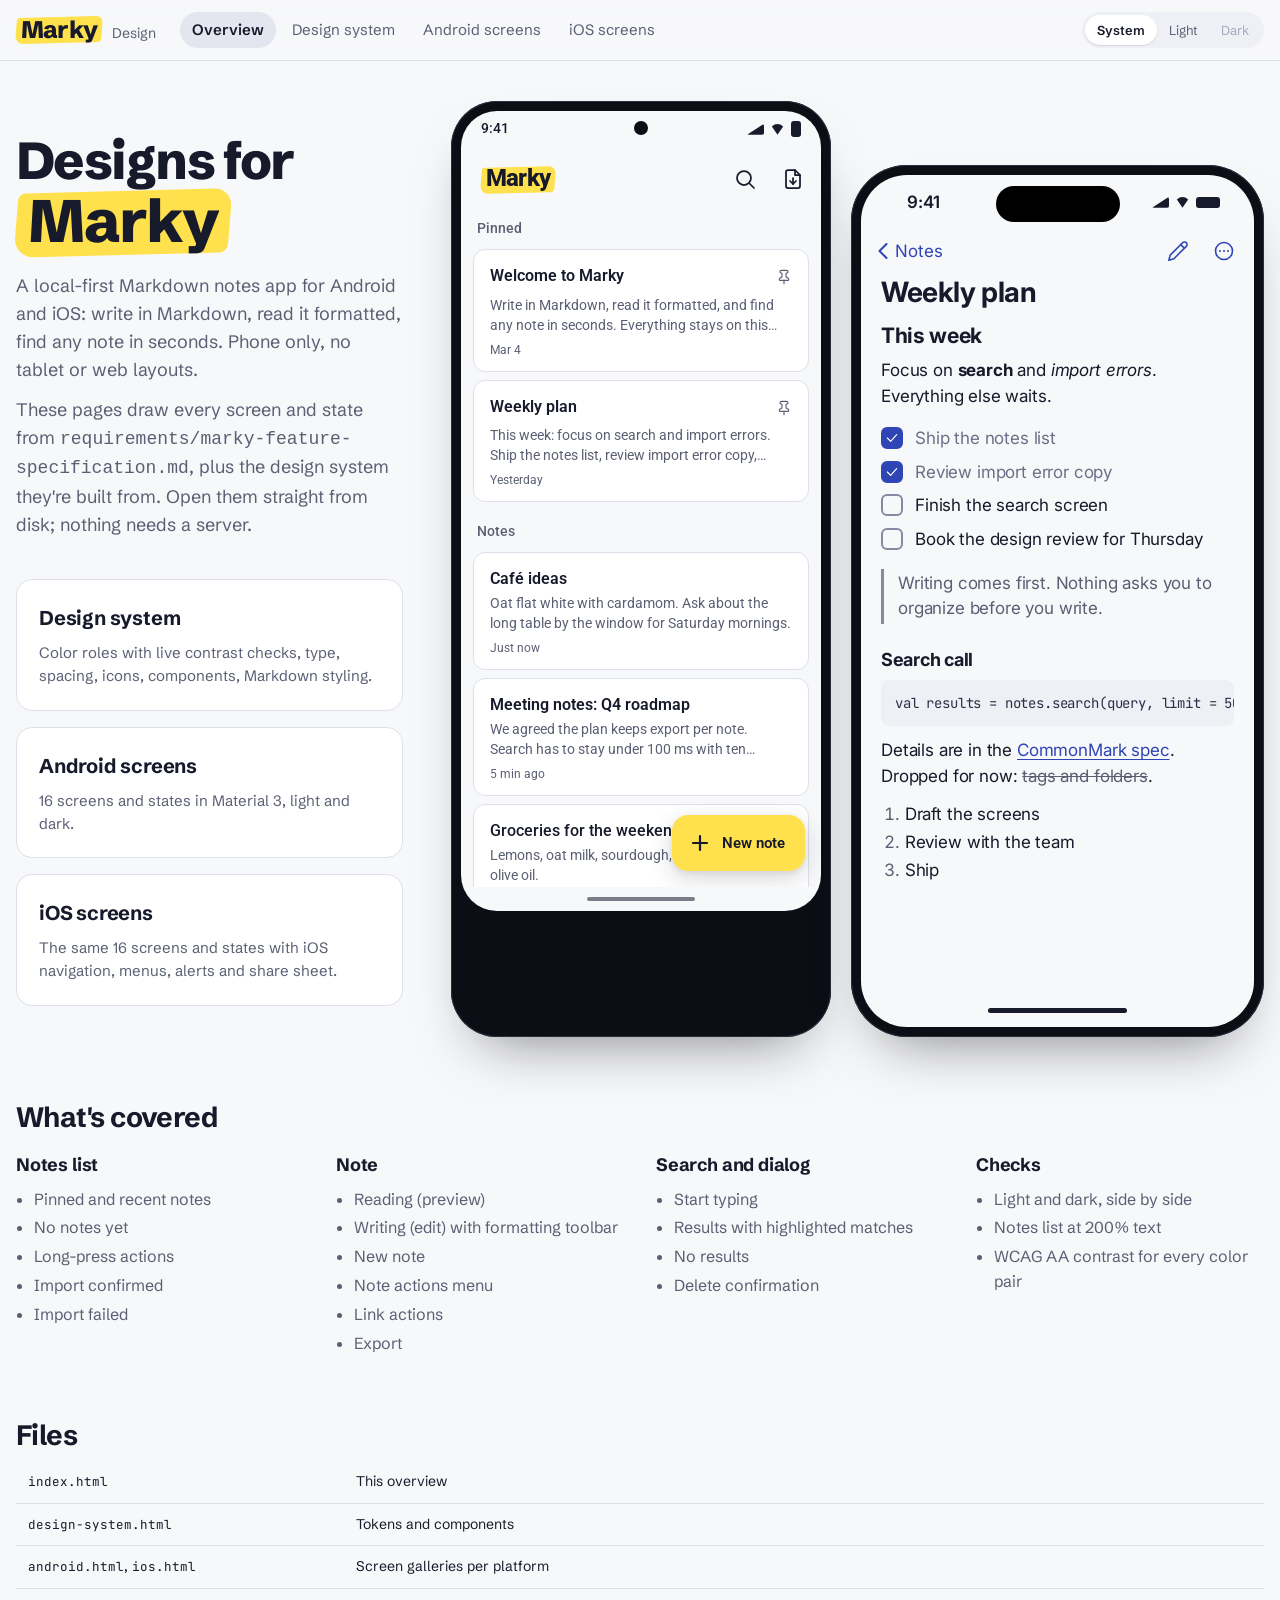
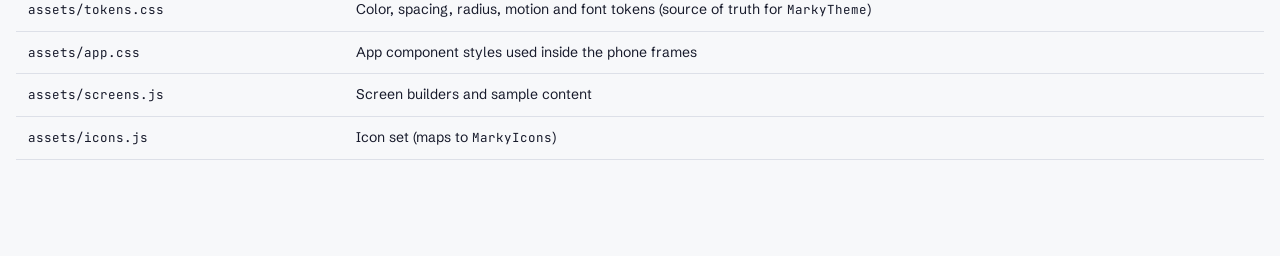
==== Code/design/index.html @ 5c40e62e "Add HTML designs for Marky screens and design system Index, design system, and Android and iOS scree" ====
<!doctype html>
<html lang="en">
<head>
<meta charset="utf-8">
<meta name="viewport" content="width=device-width, initial-scale=1">
<title>Marky Design</title>
<link rel="preconnect" href="https://fonts.googleapis.com">
<link href="https://fonts.googleapis.com/css2?family=Schibsted+Grotesk:wght@400;500;600;700;800&family=Roboto:wght@400;500;600;700;800&family=Inter:wght@400;600;700;800&family=JetBrains+Mono:wght@400;600&display=swap" rel="stylesheet">
<link rel="stylesheet" href="assets/tokens.css">
<link rel="stylesheet" href="assets/site.css">
<link rel="stylesheet" href="assets/app.css">
<script src="assets/site.js"></script>
<style>
  .hero { display: grid; grid-template-columns: minmax(0, 1fr) auto; gap: 48px; align-items: center; }
  .hero-frames { display: flex; gap: 20px; }
  .hero-frames .device:last-child { margin-top: 64px; }
  .hero h1 .wordmark { font-size: 1.15em; }
  @media (max-width: 1080px) { .hero { grid-template-columns: 1fr; } .hero-frames { overflow-x: auto; padding-bottom: 8px; } }
  @media (max-width: 480px) { .hero-frames .device { zoom: 0.72; } }
</style>
</head>
<body>
<main>
  <div class="hero">
    <div class="lede">
      <h1>Designs for <span class="wordmark">Marky</span></h1>
      <p>A local-first Markdown notes app for Android and iOS: write in Markdown, read it formatted, find any note in seconds. Phone only, no tablet or web layouts.</p>
      <p>These pages draw every screen and state from <code>requirements/marky-feature-specification.md</code>, plus the design system they're built from. Open them straight from disk; nothing needs a server.</p>
      <div class="pages">
        <a class="page-card" href="design-system.html"><b>Design system</b><span>Color roles with live contrast checks, type, spacing, icons, components, Markdown styling.</span></a>
        <a class="page-card" href="android.html"><b>Android screens</b><span>16 screens and states in Material 3, light and dark.</span></a>
        <a class="page-card" href="ios.html"><b>iOS screens</b><span>The same 16 screens and states with iOS navigation, menus, alerts and share sheet.</span></a>
      </div>
    </div>
    <div class="hero-frames" id="hero" aria-label="Preview of the notes list on Android and a note on iOS"></div>
  </div>

  <section class="section">
    <h2>What's covered</h2>
    <div class="facts">
      <div><h3>Notes list</h3><ul><li>Pinned and recent notes</li><li>No notes yet</li><li>Long-press actions</li><li>Import confirmed</li><li>Import failed</li></ul></div>
      <div><h3>Note</h3><ul><li>Reading (preview)</li><li>Writing (edit) with formatting toolbar</li><li>New note</li><li>Note actions menu</li><li>Link actions</li><li>Export</li></ul></div>
      <div><h3>Search and dialog</h3><ul><li>Start typing</li><li>Results with highlighted matches</li><li>No results</li><li>Delete confirmation</li></ul></div>
      <div><h3>Checks</h3><ul><li>Light and dark, side by side</li><li>Notes list at 200% text</li><li>WCAG AA contrast for every color pair</li></ul></div>
    </div>
  </section>

  <section class="section">
    <h2>Files</h2>
    <table class="spec">
      <tbody>
        <tr><td><code>index.html</code></td><td>This overview</td></tr>
        <tr><td><code>design-system.html</code></td><td>Tokens and components</td></tr>
        <tr><td><code>android.html</code>, <code>ios.html</code></td><td>Screen galleries per platform</td></tr>
        <tr><td><code>assets/tokens.css</code></td><td>Color, spacing, radius, motion and font tokens (source of truth for <code>MarkyTheme</code>)</td></tr>
        <tr><td><code>assets/app.css</code></td><td>App component styles used inside the phone frames</td></tr>
        <tr><td><code>assets/screens.js</code></td><td>Screen builders and sample content</td></tr>
        <tr><td><code>assets/icons.js</code></td><td>Icon set (maps to <code>MarkyIcons</code>)</td></tr>
      </tbody>
    </table>
  </section>
</main>
<script src="assets/icons.js"></script>
<script src="assets/screens.js"></script>
<script>
  document.getElementById('hero').innerHTML = notesList('android') + note('ios', { mode: 'preview' });
</script>
</body>
</html>
---- Code/design/assets/tokens.css ----
/* Marky design tokens.
   Light is the default. Dark follows the system unless the page or a single
   phone frame sets data-theme="light" | "dark". */

:root,
[data-theme="light"] {
  color-scheme: light;

  /* Base palette */
  --paper: #F7F8FA;
  --ink: #171A2B;
  --cobalt: #2F45B5;
  --marker: #FFE14D;
  --graphite: #5A5F73;

  /* Roles */
  --bg: var(--paper);
  --surface: #FFFFFF;
  --surface-2: #EEF0F5;        /* search field, toolbar, code */
  --surface-3: #E3E6EE;        /* pressed, selected */
  --on-bg: var(--ink);
  --on-muted: var(--graphite); /* previews, timestamps */
  --md-marker: #636982;        /* muted Markdown syntax in the editor (≥ 4.5:1) */
  --outline: #DDE0E8;          /* decorative dividers */
  --outline-strong: #858AA0;   /* input borders, focus-adjacent (≥ 3:1) */

  --primary: var(--cobalt);
  --on-primary: #FFFFFF;
  --primary-soft: #E4E8FB;
  --on-primary-soft: #1E2E80;

  --accent: var(--marker);     /* create button, brand mark */
  --on-accent: var(--ink);

  --hl-bg: var(--marker);      /* search match: background + bold */
  --hl-fg: var(--ink);

  --danger: #B42318;
  --on-danger: #FFFFFF;

  --code-bg: #EEF0F5;
  --code-fg: #2A2F48;
  --check-done: #6A7086;

  --snackbar-bg: #252A40;
  --snackbar-fg: #F1F2F7;
  --snackbar-action: #FFE14D;

  --scrim: rgba(16, 19, 31, 0.36);
  --shadow-1: 0 1px 2px rgba(23, 26, 43, 0.08), 0 1px 1px rgba(23, 26, 43, 0.04);
  --shadow-3: 0 8px 24px rgba(23, 26, 43, 0.16), 0 2px 6px rgba(23, 26, 43, 0.08);
  --focus: #2F45B5;

  --kbd-bg: #D4D7DF;
  --kbd-key: #FFFFFF;
  --kbd-key-alt: #ADB2C0;
  --kbd-fg: #171A2B;
}

@media (prefers-color-scheme: dark) {
  :root:not([data-theme="light"]) {
    color-scheme: dark;
    --bg: #10131F;
    --surface: #171B2A;
    --surface-2: #20253A;
    --surface-3: #2A3049;
    --on-bg: #E7E9F2;
    --on-muted: #A4A9BE;
    --md-marker: #8F95AD;
    --outline: #2A2F44;
    --outline-strong: #7A809A;
    --primary: #A9B6FF;
    --on-primary: #0E1A5C;
    --primary-soft: #26326E;
    --on-primary-soft: #DCE1FF;
    --accent: #FFE14D;
    --on-accent: #171A2B;
    --hl-bg: #FFE14D;
    --hl-fg: #171A2B;
    --danger: #FFB4AB;
    --on-danger: #5F0B05;
    --code-bg: #1C2134;
    --code-fg: #D6DAEA;
    --check-done: #8F95AD;
    --snackbar-bg: #E7E9F2;
    --snackbar-fg: #171A2B;
    --snackbar-action: #2F45B5;
    --scrim: rgba(0, 0, 0, 0.56);
    --shadow-1: 0 1px 2px rgba(0, 0, 0, 0.4);
    --shadow-3: 0 10px 30px rgba(0, 0, 0, 0.5);
    --focus: #A9B6FF;
    --kbd-bg: #2B2F3D;
    --kbd-key: #4A4F60;
    --kbd-key-alt: #363A48;
    --kbd-fg: #F1F2F7;
  }
}

[data-theme="dark"] {
  color-scheme: dark;
  --bg: #10131F;
  --surface: #171B2A;
  --surface-2: #20253A;
  --surface-3: #2A3049;
  --on-bg: #E7E9F2;
  --on-muted: #A4A9BE;
  --md-marker: #8F95AD;
  --outline: #2A2F44;
  --outline-strong: #7A809A;
  --primary: #A9B6FF;
  --on-primary: #0E1A5C;
  --primary-soft: #26326E;
  --on-primary-soft: #DCE1FF;
  --accent: #FFE14D;
  --on-accent: #171A2B;
  --hl-bg: #FFE14D;
  --hl-fg: #171A2B;
  --danger: #FFB4AB;
  --on-danger: #5F0B05;
  --code-bg: #1C2134;
  --code-fg: #D6DAEA;
  --check-done: #8F95AD;
  --snackbar-bg: #E7E9F2;
  --snackbar-fg: #171A2B;
  --snackbar-action: #2F45B5;
  --scrim: rgba(0, 0, 0, 0.56);
  --shadow-1: 0 1px 2px rgba(0, 0, 0, 0.4);
  --shadow-3: 0 10px 30px rgba(0, 0, 0, 0.5);
  --focus: #A9B6FF;
  --kbd-bg: #2B2F3D;
  --kbd-key: #4A4F60;
  --kbd-key-alt: #363A48;
  --kbd-fg: #F1F2F7;
}

/* Spacing (4-pt grid), radius, motion */
:root {
  --sp-1: 4px;
  --sp-2: 8px;
  --sp-3: 12px;
  --sp-4: 16px;
  --sp-5: 20px;
  --sp-6: 24px;
  --sp-8: 32px;
  --sp-10: 40px;

  --r-xs: 4px;    /* inline code, highlight */
  --r-sm: 8px;    /* code blocks, menus (iOS) */
  --r-md: 12px;   /* list cards, snackbars */
  --r-lg: 16px;   /* FAB, sheets */
  --r-xl: 28px;   /* dialogs (Android), search bar */
  --r-full: 999px;

  --dur-fast: 120ms;
  --dur-base: 200ms;
  --dur-slow: 300ms;
  --ease-standard: cubic-bezier(0.2, 0, 0, 1);
  --ease-emphasized: cubic-bezier(0.3, 0, 0, 1);

  --font-android: "Roboto", "Roboto Flex", system-ui, sans-serif;
  --font-ios: -apple-system, BlinkMacSystemFont, "SF Pro Text", "Inter", system-ui, sans-serif;
  --font-mono: "JetBrains Mono", ui-monospace, "SF Mono", Menlo, monospace;
  --font-doc: "Schibsted Grotesk", system-ui, sans-serif;

  /* 1 = 100% system text size; frames set 2 for the 200% check */
  --ts: 1;
}
---- Code/design/assets/site.css ----
/* Chrome for the design documentation pages (not part of the app UI). */

*, *::before, *::after { box-sizing: border-box; }
html { -webkit-text-size-adjust: 100%; }
body {
  margin: 0; background: var(--bg); color: var(--on-bg);
  font: 16px/1.55 var(--font-doc); -webkit-font-smoothing: antialiased;
}
a { color: var(--primary); text-underline-offset: 3px; }
:focus-visible { outline: 3px solid var(--focus); outline-offset: 2px; border-radius: 4px; }

.site-header {
  position: sticky; top: 0; z-index: 50; display: flex; align-items: center; gap: 24px; flex-wrap: wrap;
  padding: 12px max(16px, calc((100vw - 1320px) / 2));
  background: color-mix(in srgb, var(--bg) 88%, transparent); backdrop-filter: blur(12px); -webkit-backdrop-filter: blur(12px);
  border-bottom: 1px solid var(--outline);
}
.brand { display: flex; align-items: baseline; gap: 10px; text-decoration: none; color: var(--on-bg); }
.brand .wordmark { font-size: 24px; }
.brand-sub { font-size: 14px; color: var(--on-muted); }
.site-header nav { display: flex; gap: 4px; flex-wrap: wrap; flex: 1; }
.site-header nav a { padding: 6px 12px; border-radius: 999px; text-decoration: none; color: var(--on-muted); font-size: 15px; }
.site-header nav a:hover { color: var(--on-bg); background: var(--surface-2); }
.site-header nav a[aria-current="page"] { color: var(--on-bg); background: var(--surface-3); font-weight: 600; }
.theme-switch { display: flex; padding: 3px; border-radius: 999px; background: var(--surface-2); }
.theme-switch button { font: inherit; font-size: 13px; border: 0; background: none; color: var(--on-muted); padding: 5px 12px; border-radius: 999px; cursor: pointer; }
.theme-switch button[aria-pressed="true"] { background: var(--surface); color: var(--on-bg); box-shadow: var(--shadow-1); font-weight: 600; }

main { max-width: 1320px; margin: 0 auto; padding: 40px 16px 96px; }
.lede { max-width: 62ch; }
.lede h1 { font-size: clamp(34px, 5vw, 52px); line-height: 1.05; letter-spacing: -0.03em; margin: 0 0 16px; font-weight: 800; }
.lede p { font-size: 18px; color: var(--on-muted); margin: 0 0 12px; }

h2 { font-size: 28px; letter-spacing: -0.02em; line-height: 1.2; margin: 0 0 8px; }
h3 { font-size: 18px; letter-spacing: -0.01em; margin: 0 0 8px; }
.section { margin-top: 64px; }
.section > p.intro { color: var(--on-muted); max-width: 70ch; margin: 0 0 24px; }

/* Gallery */
.gallery-tools { display: flex; flex-wrap: wrap; gap: 16px 24px; align-items: center; margin: 28px 0 0; }
.toggle { display: inline-flex; gap: 10px; align-items: center; font-size: 15px; cursor: pointer; }
.toggle input { width: 18px; height: 18px; accent-color: var(--primary); }
.jump { list-style: none; padding: 16px 0 0; margin: 0; display: flex; flex-direction: column; gap: 6px; font-size: 14px; }
.jump li { display: flex; flex-wrap: wrap; gap: 4px 14px; align-items: baseline; }
.jump span { color: var(--on-muted); min-width: 140px; }
.group { margin-top: 72px; scroll-margin-top: 80px; }
.group > h2 { padding-bottom: 12px; border-bottom: 1px solid var(--outline); margin-bottom: 32px; }
.shots { display: flex; flex-wrap: wrap; gap: 56px 48px; }
.shot { margin: 0; scroll-margin-top: 84px; }
.frames { display: flex; gap: 24px; flex-wrap: wrap; }
.shot figcaption { max-width: 400px; margin-top: 20px; }
.shot figcaption ul { margin: 0; padding-left: 18px; color: var(--on-muted); font-size: 14px; line-height: 1.5; }
.shot figcaption li + li { margin-top: 6px; }

@media (max-width: 480px) {
  .device { zoom: 0.84; }
}

/* Overview cards */
.pages { display: grid; grid-template-columns: repeat(auto-fit, minmax(260px, 1fr)); gap: 16px; margin-top: 40px; }
.page-card {
  display: flex; flex-direction: column; gap: 8px; padding: 22px; border-radius: 16px; text-decoration: none; color: var(--on-bg);
  background: var(--surface); border: 1px solid var(--outline);
}
.page-card:hover { border-color: var(--outline-strong); }
.page-card b { font-size: 20px; letter-spacing: -0.01em; }
.page-card span { color: var(--on-muted); font-size: 15px; }
.facts { display: grid; grid-template-columns: repeat(auto-fit, minmax(240px, 1fr)); gap: 32px; margin-top: 16px; }
.facts ul { margin: 0; padding-left: 18px; color: var(--on-muted); }
.facts li + li { margin-top: 4px; }

/* Design system specimens */
.swatches { display: grid; grid-template-columns: repeat(auto-fill, minmax(190px, 1fr)); gap: 12px; }
.swatch { border-radius: 12px; overflow: hidden; border: 1px solid var(--outline); background: var(--surface); font-size: 13px; }
.swatch .chip { height: 72px; display: flex; align-items: flex-end; padding: 8px 10px; font-weight: 700; font-size: 15px; }
.swatch .meta { padding: 8px 10px 10px; display: grid; gap: 2px; }
.swatch .meta b { font-size: 14px; }
.swatch .meta code { font-family: var(--font-mono); font-size: 12px; color: var(--on-muted); }
.swatch .ratio { font-size: 12px; color: var(--on-muted); }
.swatch .ratio.pass::before { content: "✓ "; color: var(--primary); font-weight: 700; }
.swatch .ratio.fail::before { content: "✕ "; color: var(--danger); font-weight: 700; }

.palette { display: grid; grid-template-columns: repeat(auto-fit, minmax(150px, 1fr)); gap: 0; border-radius: 16px; overflow: hidden; border: 1px solid var(--outline); }
.palette div { height: 150px; padding: 14px; display: flex; flex-direction: column; justify-content: flex-end; font-size: 14px; }
.palette b { font-size: 17px; }

.specimen { background: var(--surface); border: 1px solid var(--outline); border-radius: 16px; padding: 24px; overflow-x: auto; }
.two-col { display: grid; grid-template-columns: repeat(auto-fit, minmax(320px, 1fr)); gap: 16px; }
.type-row { display: grid; grid-template-columns: 170px 1fr; gap: 16px; align-items: baseline; padding: 12px 0; border-top: 1px solid var(--outline); }
.type-row:first-of-type { border-top: 0; }
.type-row .tok { font-size: 13px; color: var(--on-muted); }
.type-row .tok code { font-family: var(--font-mono); font-size: 12px; display: block; }
@media (max-width: 560px) { .type-row { grid-template-columns: 1fr; gap: 4px; } }

.scale { display: flex; flex-wrap: wrap; gap: 20px; align-items: flex-end; }
.scale figure { margin: 0; text-align: center; font-size: 12px; color: var(--on-muted); }
.scale .bar { background: var(--primary); border-radius: 2px; margin: 0 auto 8px; }
.radii { display: flex; flex-wrap: wrap; gap: 20px; }
.radii figure { margin: 0; font-size: 12px; color: var(--on-muted); text-align: center; }
.radii .box { width: 84px; height: 84px; background: var(--surface-2); border: 2px solid var(--outline-strong); margin-bottom: 8px; }

.icon-grid { display: grid; grid-template-columns: repeat(auto-fill, minmax(112px, 1fr)); gap: 8px; }
.icon-grid figure { margin: 0; padding: 16px 8px 12px; border-radius: 12px; background: var(--surface); border: 1px solid var(--outline); display: flex; flex-direction: column; align-items: center; gap: 10px; font-size: 12px; color: var(--on-muted); }
.icon-grid .ic { color: var(--on-bg); }

/* Components drawn outside a phone still use app.css; give them a stage */
.stage { position: relative; display: flex; flex-wrap: wrap; gap: 20px; align-items: flex-start; }
.stage .screen, .stage.screen { width: auto; height: auto; border-radius: 0; overflow: visible; background: transparent; }
.comp { display: flex; flex-direction: column; gap: 10px; min-width: 0; }
.comp > .label { font-size: 13px; color: var(--on-muted); }
.comp .holder { position: relative; background: var(--bg); border: 1px dashed var(--outline-strong); border-radius: 12px; padding: 16px; }
.holder .a-menu, .holder .i-menu, .holder .a-dialog, .holder .i-alert, .holder .a-snackbar, .holder .i-toast, .holder .a-fab {
  position: relative; inset: auto; transform: none; left: auto; right: auto; top: auto; bottom: auto;
}
.holder .i-alert { margin: 0 auto; }
.holder .a-dialog { width: 312px; }
.dos { display: grid; grid-template-columns: repeat(auto-fit, minmax(280px, 1fr)); gap: 16px; }
.dos > div { border-radius: 12px; padding: 16px 18px; background: var(--surface); border: 1px solid var(--outline); }
.dos h3 { font-size: 15px; }
.dos ul { margin: 0; padding-left: 18px; color: var(--on-muted); font-size: 14px; }
table.spec { border-collapse: collapse; width: 100%; font-size: 14px; }
table.spec th, table.spec td { text-align: left; padding: 10px 12px; border-bottom: 1px solid var(--outline); vertical-align: top; }
table.spec th { color: var(--on-muted); font-weight: 600; }
table.spec code { font-family: var(--font-mono); font-size: 12.5px; }
---- Code/design/assets/app.css ----
/* Marky app UI, drawn inside phone frames.
   Sizes are 1 CSS px = 1 dp (Android) = 1 pt (iOS).
   Text sizes multiply by --ts so a frame can preview 200% system text. */

/* ---------- Device frames ---------- */

.device {
  --bezel: #0C0E16;
  flex: none;
  padding: 10px;
  background: var(--bezel);
  border-radius: 46px;
  box-shadow: 0 0 0 1px #2A2E3C inset, 0 30px 60px -30px rgba(12, 14, 22, 0.55);
}
.device.ios { border-radius: 56px; }

.screen {
  position: relative;
  overflow: hidden;
  display: flex;
  flex-direction: column;
  background: var(--bg);
  color: var(--on-bg);
  -webkit-font-smoothing: antialiased;
}
.android .screen { width: 360px; height: 800px; border-radius: 36px; font-family: var(--font-android); }
.ios .screen { width: 393px; height: 852px; border-radius: 46px; font-family: var(--font-ios); letter-spacing: -0.01em; }

:where(.screen) button { font: inherit; color: inherit; background: none; border: 0; padding: 0; cursor: default; }
.screen :focus-visible { outline: 3px solid var(--focus); outline-offset: 2px; }

/* Status bars */
.sb { flex: none; display: flex; align-items: center; justify-content: space-between; position: relative; z-index: 3; color: var(--on-bg); font-weight: 600; }
.android .sb { height: 36px; padding: 0 20px; font-size: 14px; font-weight: 500; }
.android .sb::after { content: ""; position: absolute; left: 50%; top: 10px; width: 14px; height: 14px; margin-left: -7px; border-radius: 50%; background: var(--bezel, #0C0E16); }
.ios .sb { height: 54px; padding: 0 34px 0 46px; font-size: 17px; }
.ios .sb::after { content: ""; position: absolute; left: 50%; top: 11px; width: 124px; height: 36px; margin-left: -62px; border-radius: 20px; background: #000; }
.sb-icons { display: flex; gap: 6px; align-items: center; }
.sb-icons i { display: block; background: currentColor; border-radius: 2px; }
.sb-sig { width: 17px; height: 11px; clip-path: polygon(0 100%, 100% 0, 100% 100%); }
.sb-wifi { width: 15px; height: 11px; border-radius: 15px 15px 2px 2px !important; clip-path: polygon(0 0, 100% 0, 50% 100%); }
.sb-bat { width: 24px; height: 11px; border-radius: 3px !important; }
.android .sb-bat { width: 10px; height: 16px; }

/* Bottom system areas */
.gesture { flex: none; height: 24px; display: grid; place-items: center; }
.gesture::before { content: ""; width: 108px; height: 4px; border-radius: 4px; background: var(--on-bg); opacity: 0.55; }
.home-ind { flex: none; height: 34px; display: grid; place-items: center; }
.home-ind::before { content: ""; width: 139px; height: 5px; border-radius: 5px; background: var(--on-bg); }

.body { flex: 1; min-height: 0; overflow: hidden; position: relative; }
.scroll { height: 100%; overflow: hidden; }

/* ---------- Shared bits ---------- */

.icon-btn { display: inline-grid; place-items: center; flex: none; border-radius: 50%; color: var(--on-bg); }
.android .icon-btn { width: 48px; height: 48px; }
.ios .icon-btn { width: 44px; height: 44px; color: var(--primary); }
.icon-btn.muted { color: var(--on-muted); }
.icon-btn.on { background: var(--primary-soft); color: var(--on-primary-soft); }

/* Brand mark: ink letters on a marker swipe, identical in both themes */
.wordmark { position: relative; display: inline-block; font-weight: 800; letter-spacing: -0.03em; z-index: 0; color: var(--ink); padding: 0 0.2em; line-height: 1.15; }
.wordmark::before {
  content: ""; position: absolute; z-index: -1; inset: 0.06em 0 0.02em;
  background: var(--marker); border-radius: 0.12em 0.3em 0.14em 0.34em; transform: rotate(-1.5deg) skewX(-6deg);
}

.spacer { flex: 1; }
.muted { color: var(--on-muted); }
.saved { font-size: calc(12px * var(--ts)); color: var(--on-muted); padding: 0 4px; white-space: nowrap; }

mark.hl {
  background: var(--hl-bg); color: var(--hl-fg); font-weight: 700;
  border-radius: 3px; padding: 0 2px; margin: 0 -1px;
  box-decoration-break: clone; -webkit-box-decoration-break: clone;
}

.scrim { position: absolute; inset: 0; background: var(--scrim); z-index: 10; }

/* ---------- Android: notes list ---------- */

.a-topbar { flex: none; height: 64px; display: flex; align-items: center; padding: 0 4px 0 16px; gap: 0; }
.a-topbar .wordmark { font-size: calc(24px * var(--ts)); margin-left: 4px; }
.a-topbar.note { padding: 0 4px; }

.a-list { padding: 4px 12px 120px; display: flex; flex-direction: column; gap: 8px; }
.group-label { font-size: calc(14px * var(--ts)); line-height: 1.4; font-weight: 500; color: var(--on-muted); padding: 12px 4px 2px; }
.android .group-label:first-child { padding-top: 4px; }

.a-card {
  position: relative; background: var(--surface); border: 1px solid var(--outline);
  border-radius: var(--r-md); padding: 14px 16px 12px;
}
.a-card.selected { background: var(--surface-3); border-color: var(--outline-strong); }
.card-head { display: flex; align-items: flex-start; gap: 8px; }
.card-title {
  flex: 1; min-width: 0; font-size: calc(16px * var(--ts)); line-height: 1.5; font-weight: 600;
  overflow: hidden; text-overflow: ellipsis; white-space: nowrap;
}
.card-title.fallback { font-weight: 500; }
.card-pin { flex: none; color: var(--on-muted); margin-top: calc(4px * var(--ts)); }
.card-preview {
  margin-top: 2px; font-size: calc(14px * var(--ts)); line-height: 1.43; color: var(--on-muted);
  display: -webkit-box; -webkit-line-clamp: 2; -webkit-box-orient: vertical; overflow: hidden;
}
.card-time { margin-top: 8px; font-size: calc(12px * var(--ts)); line-height: 1.33; color: var(--on-muted); }
.big-text .card-title { white-space: normal; }

.a-fab {
  position: absolute; right: 16px; bottom: 16px; z-index: 4;
  display: flex; align-items: center; gap: 10px; height: 56px; padding: 0 20px 0 16px;
  border-radius: var(--r-lg); background: var(--accent); color: var(--on-accent) !important;
  font-size: calc(15px * var(--ts)); font-weight: 600; box-shadow: var(--shadow-3);
}
.a-fab .ic { stroke-width: 2.2; }

.a-snackbar {
  position: absolute; left: 12px; right: 12px; bottom: 88px; z-index: 5;
  display: flex; align-items: center; gap: 8px; min-height: 48px; padding: 6px 8px 6px 16px;
  border-radius: var(--r-xs); background: var(--snackbar-bg); color: var(--snackbar-fg);
  font-size: calc(14px * var(--ts)); line-height: 1.43; box-shadow: var(--shadow-3);
}
.a-snackbar .msg { flex: 1; padding: 8px 0; }
.a-snackbar .action { color: var(--snackbar-action) !important; font-weight: 600; padding: 10px 12px; border-radius: 20px; }

.a-menu {
  position: absolute; z-index: 12; min-width: 200px; padding: 8px 0;
  background: var(--surface); border-radius: var(--r-xs); box-shadow: var(--shadow-3);
}
.a-menu .item { display: flex; align-items: center; gap: 12px; height: 48px; padding: 0 16px 0 12px; font-size: calc(14px * var(--ts)); }
.a-menu .item .ic { color: var(--on-muted); }
.a-menu .item.danger, .a-menu .item.danger .ic { color: var(--danger); }
.a-menu hr { border: 0; border-top: 1px solid var(--outline); margin: 8px 0; }

.a-dialog {
  position: absolute; z-index: 12; left: 28px; right: 28px; top: 50%; transform: translateY(-50%);
  background: var(--surface); border-radius: var(--r-xl); padding: 24px 24px 16px; box-shadow: var(--shadow-3);
}
.a-dialog h3 { margin: 0 0 16px; font-size: calc(24px * var(--ts)); line-height: 1.33; font-weight: 400; }
.a-dialog p { margin: 0; font-size: calc(14px * var(--ts)); line-height: 1.43; color: var(--on-muted); }
.a-dialog .actions { display: flex; justify-content: flex-end; gap: 8px; margin-top: 24px; }
.text-btn { height: 40px; padding: 0 12px; border-radius: 20px; font-size: calc(14px * var(--ts)); font-weight: 600; color: var(--primary) !important; }
.text-btn.danger { color: var(--danger) !important; }
.text-btn.focused { outline: 3px solid var(--focus); outline-offset: 0; }

/* ---------- Empty states ---------- */

.empty { display: flex; flex-direction: column; align-items: center; text-align: center; padding: 96px 36px 0; }
.empty .glyph {
  position: relative; width: 72px; height: 72px; display: grid; place-items: center; margin-bottom: 20px;
  border-radius: 22px; background: var(--surface-2); color: var(--on-bg);
}
.empty .glyph::after {
  content: ""; position: absolute; left: 14px; right: 14px; bottom: 18px; height: 10px; z-index: 0;
  background: var(--marker); border-radius: 3px 6px 3px 6px; transform: rotate(-3deg); opacity: 0.9;
}
.empty .glyph .ic { position: relative; z-index: 1; }
.empty h2 { margin: 0; font-size: calc(22px * var(--ts)); line-height: 1.3; font-weight: 600; }
.empty p { margin: 8px 0 0; font-size: calc(15px * var(--ts)); line-height: 1.47; color: var(--on-muted); max-width: 28ch; }
.empty .actions { display: flex; flex-direction: column; gap: 10px; margin-top: 28px; width: 100%; max-width: 240px; }
.btn {
  display: flex; align-items: center; justify-content: center; gap: 8px; height: 48px; padding: 0 20px;
  border-radius: var(--r-full); font-size: calc(15px * var(--ts)); font-weight: 600;
}
.btn.accent { background: var(--accent); color: var(--on-accent) !important; }
.btn.outline { border: 1px solid var(--outline-strong) !important; color: var(--on-bg) !important; }
.ios .btn { height: 50px; border-radius: 14px; font-size: calc(17px * var(--ts)); }

/* ---------- Note screen (both platforms) ---------- */

.note-title {
  padding: 4px 20px 6px; font-size: calc(26px * var(--ts)); line-height: 1.25; font-weight: 700; letter-spacing: -0.015em;
}
.note-title.placeholder { color: var(--on-muted); font-weight: 600; }
.ios .note-title { font-size: calc(28px * var(--ts)); padding: 2px 20px 8px; }

/* Raw editor with light syntax highlighting */
.editor {
  padding: 6px 20px 20px; font-size: calc(16px * var(--ts)); line-height: 1.5; white-space: pre-wrap; word-break: break-word;
}
.ios .editor { font-size: calc(17px * var(--ts)); }
.editor .mk { color: var(--md-marker); font-weight: 400; }
.editor .h { font-weight: 700; }
.editor .h.l2 { font-size: 1.12em; }
.editor .b { font-weight: 700; }
.editor .i { font-style: italic; }
.editor .c { font-family: var(--font-mono); font-size: 0.88em; background: var(--code-bg); color: var(--code-fg); border-radius: 4px; }
.editor .fence { display: block; font-family: var(--font-mono); font-size: 0.88em; background: var(--code-bg); color: var(--code-fg); border-radius: 6px; padding: 2px 8px; margin: 2px -8px; }
.editor .url { color: var(--md-marker); }
.editor .lt { color: var(--primary); }
.editor .placeholder { color: var(--on-muted); }
.caret { display: inline-block; width: 2px; height: 1.25em; margin: 0 -1px -0.25em; background: var(--primary); animation: blink 1.1s steps(1) infinite; }
@keyframes blink { 50% { opacity: 0; } }
@media (prefers-reduced-motion: reduce) { .caret { animation: none; } }

/* Preview typography */
.md { padding: 4px 20px 32px; font-size: calc(16px * var(--ts)); line-height: 1.5; }
.ios .md { font-size: calc(17px * var(--ts)); }
.md > :first-child { margin-top: 0; }
.md h1, .md h2, .md h3 { letter-spacing: -0.015em; margin: 1.3em 0 0.4em; }
.md h1 { font-size: 1.5em; line-height: 1.25; font-weight: 700; }
.md h2 { font-size: 1.25em; line-height: 1.3; font-weight: 700; }
.md h3 { font-size: 1.06em; line-height: 1.4; font-weight: 700; }
.md p { margin: 0 0 0.75em; }
.md ul, .md ol { margin: 0 0 0.75em; padding-left: 1.4em; }
.md li { margin: 0.15em 0; }
.md li::marker { color: var(--on-muted); }
.md ul.tasks { list-style: none; padding-left: 0; }
.md .task { display: flex; gap: 12px; align-items: flex-start; min-height: 32px; margin: 0; padding: 4px 0; }
.md .box {
  flex: none; width: 22px; height: 22px; margin-top: 1px; display: grid; place-items: center;
  border: 2px solid var(--outline-strong); border-radius: 6px; color: var(--on-primary);
}
.md .task.done .box { background: var(--primary); border-color: var(--primary); }
.md .task.done .txt { color: var(--check-done); }
.md blockquote { margin: 0 0 0.9em; padding: 2px 0 2px 14px; border-left: 3px solid var(--outline-strong); color: var(--on-muted); }
.md code { font-family: var(--font-mono); font-size: 0.86em; background: var(--code-bg); color: var(--code-fg); padding: 1px 5px; border-radius: var(--r-xs); }
.md pre { margin: 0 0 0.9em; background: var(--code-bg); color: var(--code-fg); border-radius: var(--r-sm); padding: 12px 14px; overflow-x: auto; white-space: pre; font-family: var(--font-mono); font-size: 0.82em; line-height: 1.6; }
.md pre code { background: none; padding: 0; font-size: 1em; }
.md a { color: var(--primary); text-decoration: underline; text-decoration-thickness: 1px; text-underline-offset: 3px; }
.md a.pressed { background: var(--primary-soft); border-radius: 4px; }
.md del { color: var(--on-muted); }
.md .hit { background: var(--hl-bg); color: var(--hl-fg); font-weight: 700; border-radius: 3px; padding: 0 2px; }

/* Formatting toolbar above the keyboard */
.fmt-bar {
  flex: none; display: flex; align-items: center; overflow: hidden; background: var(--surface);
  border-top: 1px solid var(--outline); padding: 0 4px; white-space: nowrap;
}
.android .fmt-bar { height: 48px; }
.ios .fmt-bar { height: 44px; background: var(--surface-2); border-top: 0; }
.fmt-bar .icon-btn { border-radius: 10px; color: var(--on-bg); }
.android .fmt-bar .icon-btn { width: 44px; height: 44px; margin-right: 4px; }
.ios .fmt-bar .icon-btn { width: 44px; height: 44px; }
.fmt-bar .icon-btn.on { background: var(--primary-soft); color: var(--on-primary-soft); }
.fmt-bar .sep { flex: none; width: 1px; height: 22px; background: var(--outline); margin: 0 4px; }

/* Keyboards (system UI, shown for context) */
.kbd { flex: none; background: var(--kbd-bg); padding: 8px 3px 4px; display: flex; flex-direction: column; gap: 10px; color: var(--kbd-fg); }
.android .kbd { padding-bottom: 6px; }
.kbd .row { display: flex; gap: 5px; justify-content: center; }
.kbd .k { flex: 1; max-width: 34px; height: 42px; display: grid; place-items: center; background: var(--kbd-key); border-radius: 6px; font-size: 19px; box-shadow: 0 1px 0 rgba(0,0,0,.25); }
.ios .kbd .k { border-radius: 5px; font-size: 22px; font-weight: 300; }
.kbd .k.alt { background: var(--kbd-key-alt); font-size: 15px; max-width: 46px; flex: 1.4; }
.kbd .k.space { max-width: none; flex: 5; font-size: 15px; }
.kbd .k.ret { max-width: none; flex: 2; font-size: 15px; }
.kbd .row.pad { padding: 0 18px; }

/* ---------- Search ---------- */

.a-searchfield {
  flex: none; display: flex; align-items: center; gap: 4px; height: 64px; padding: 0 4px;
  border-bottom: 1px solid var(--outline);
}
.a-searchfield .input { flex: 1; font-size: calc(16px * var(--ts)); display: flex; align-items: center; }
.result { padding: 14px 20px; border-bottom: 1px solid var(--outline); }
.ios .result { padding: 12px 0 12px; margin-left: 20px; padding-right: 20px; }
.result .r-title { font-size: calc(16px * var(--ts)); line-height: 1.5; font-weight: 600; overflow: hidden; text-overflow: ellipsis; white-space: nowrap; }
.ios .result .r-title { font-size: calc(17px * var(--ts)); }
.result .r-snip { margin-top: 2px; font-size: calc(14px * var(--ts)); line-height: 1.5; color: var(--on-muted);
  display: -webkit-box; -webkit-line-clamp: 2; -webkit-box-orient: vertical; overflow: hidden; }
.ios .result .r-snip { font-size: calc(15px * var(--ts)); }
.result .r-meta { margin-top: 6px; font-size: calc(12px * var(--ts)); color: var(--on-muted); display: flex; gap: 6px; align-items: center; }
.result-count { padding: 12px 20px 6px; font-size: calc(13px * var(--ts)); color: var(--on-muted); }

/* ---------- iOS ---------- */

.i-nav { flex: none; height: 44px; display: flex; align-items: center; padding: 0 8px; gap: 2px; position: relative; z-index: 2; }
.i-nav .back { display: flex; align-items: center; color: var(--primary); font-size: calc(17px * var(--ts)); padding-right: 8px; height: 44px; }
.i-nav .back .ic { margin-right: -2px; }
.i-nav .center { position: absolute; left: 50%; transform: translateX(-50%); font-size: 17px; font-weight: 600; }
.i-large { padding: 2px 20px 8px; font-size: calc(34px * var(--ts)); line-height: 1.2; }
.i-large .wordmark { font-weight: 800; }
.i-search {
  display: flex; align-items: center; gap: 6px; height: 36px; margin: 0 16px 8px; padding: 0 8px;
  border-radius: 10px; background: var(--surface-2); color: var(--on-muted); font-size: calc(17px * var(--ts));
}
.i-search.active { color: var(--on-bg); }
.i-search .ic { color: var(--on-muted); flex: none; }
.i-search-row { flex: none; display: flex; align-items: center; padding: 8px 0 8px; }
.i-search-row .i-search { flex: 1; margin: 0 8px 0 16px; }
.i-search-row .cancel { color: var(--primary); font-size: 17px; padding: 0 16px 0 4px; height: 44px; }

.i-list { padding: 4px 16px 120px; }
.i-section { font-size: calc(15px * var(--ts)); font-weight: 600; color: var(--on-muted); padding: 14px 4px 8px; }
.i-section:first-child { padding-top: 8px; }
.i-group { background: var(--surface); border-radius: 12px; overflow: hidden; border: 1px solid var(--outline); }
.i-row { position: relative; padding: 11px 16px 11px; }
.i-row + .i-row::before { content: ""; position: absolute; top: 0; left: 16px; right: 0; border-top: 0.5px solid var(--outline-strong); opacity: 0.45; }
.i-row .card-title { font-size: calc(17px * var(--ts)); line-height: 1.3; }
.i-row .card-preview { font-size: calc(15px * var(--ts)); line-height: 1.33; margin-top: 3px; }
.i-row .card-time { font-size: calc(13px * var(--ts)); margin-top: 6px; }
.i-row .card-pin { margin-top: 1px; }

.i-toolbar {
  position: absolute; left: 0; right: 0; bottom: 0; z-index: 4; display: flex; align-items: center;
  padding: 8px 16px 0 20px; height: 92px; align-items: flex-start;
  background: color-mix(in srgb, var(--bg) 86%, transparent); backdrop-filter: blur(16px); -webkit-backdrop-filter: blur(16px);
  border-top: 0.5px solid var(--outline);
}
.i-toolbar .count { flex: 1; text-align: center; font-size: 13px; color: var(--on-muted); padding-left: 52px; line-height: 50px; }
.i-compose { width: 50px; height: 50px; display: grid; place-items: center; border-radius: 50%; background: var(--accent); color: var(--on-accent) !important; box-shadow: var(--shadow-1); }

.i-toast {
  position: absolute; left: 12px; right: 12px; bottom: 104px; z-index: 5; display: flex; align-items: center; gap: 10px;
  padding: 12px 8px 12px 16px; border-radius: 16px; background: var(--snackbar-bg); color: var(--snackbar-fg);
  font-size: calc(15px * var(--ts)); line-height: 1.35; box-shadow: var(--shadow-3);
}
.i-toast .ic { flex: none; }
.i-toast .msg { flex: 1; }
.i-toast .action { color: var(--snackbar-action) !important; font-weight: 600; padding: 8px 10px; }

/* iOS context menu */
.i-blur { position: absolute; inset: 0; z-index: 10; background: color-mix(in srgb, var(--bg) 40%, transparent); backdrop-filter: blur(14px); -webkit-backdrop-filter: blur(14px); }
.i-lifted { position: absolute; z-index: 11; left: 16px; right: 16px; background: var(--surface); border-radius: 14px; box-shadow: var(--shadow-3); }
.i-menu { position: absolute; z-index: 11; width: 254px; background: color-mix(in srgb, var(--surface) 94%, transparent); border-radius: 14px; overflow: hidden; box-shadow: var(--shadow-3); }
.i-menu .item { display: flex; align-items: center; justify-content: space-between; height: 44px; padding: 0 16px; font-size: calc(17px * var(--ts)); }
.i-menu .item + .item { border-top: 0.5px solid color-mix(in srgb, var(--outline-strong) 50%, transparent); }
.i-menu .item.gap { border-top: 8px solid color-mix(in srgb, var(--outline) 70%, transparent) !important; }
.i-menu .item.danger { color: var(--danger); }
.i-menu.top-anchored { right: 12px; }

/* iOS alert */
.i-alert {
  position: absolute; z-index: 12; left: 50%; top: 50%; width: 270px; transform: translate(-50%, -50%);
  background: color-mix(in srgb, var(--surface) 96%, transparent); border-radius: 16px; text-align: center; overflow: hidden;
  box-shadow: var(--shadow-3);
}
.i-alert .txt { padding: 20px 16px 18px; }
.i-alert h3 { margin: 0; font-size: calc(17px * var(--ts)); line-height: 1.3; font-weight: 600; }
.i-alert p { margin: 4px 0 0; font-size: calc(13px * var(--ts)); line-height: 1.38; }
.i-alert .actions { display: flex; border-top: 0.5px solid var(--outline-strong); }
.i-alert .actions button { flex: 1; height: 44px; font-size: calc(17px * var(--ts)); color: var(--primary); }
.i-alert .actions button + button { border-left: 0.5px solid var(--outline-strong); }
.i-alert .actions .default { font-weight: 600; }
.i-alert .actions .danger { color: var(--danger); }

/* iOS share sheet (system UI) */
.i-sheet {
  position: absolute; z-index: 12; left: 0; right: 0; bottom: 0; padding: 8px 0 34px;
  background: var(--surface-2); border-radius: 16px 16px 0 0; box-shadow: var(--shadow-3);
}
.i-sheet .grab { width: 36px; height: 5px; border-radius: 3px; background: var(--outline-strong); margin: 0 auto 12px; opacity: 0.6; }
.i-sheet .file { display: flex; align-items: center; gap: 12px; padding: 4px 20px 16px; border-bottom: 0.5px solid var(--outline); }
.i-sheet .file .doc { width: 40px; height: 48px; border-radius: 6px; background: var(--surface); border: 1px solid var(--outline); display: grid; place-items: center; font: 600 10px var(--font-mono); color: var(--on-muted); }
.i-sheet .file b { display: block; font-size: 15px; }
.i-sheet .file span { font-size: 13px; color: var(--on-muted); }
.i-sheet .apps { display: flex; gap: 20px; padding: 18px 20px; }
.i-sheet .app { display: flex; flex-direction: column; align-items: center; gap: 6px; font-size: 11px; color: var(--on-muted); }
.i-sheet .app i { width: 60px; height: 60px; border-radius: 14px; background: var(--surface-3); display: block; }
.i-sheet .acts { margin: 0 16px; background: var(--surface); border-radius: 12px; overflow: hidden; }
.i-sheet .acts div { display: flex; justify-content: space-between; align-items: center; height: 48px; padding: 0 16px; font-size: 17px; }
.i-sheet .acts div + div { border-top: 0.5px solid var(--outline); }
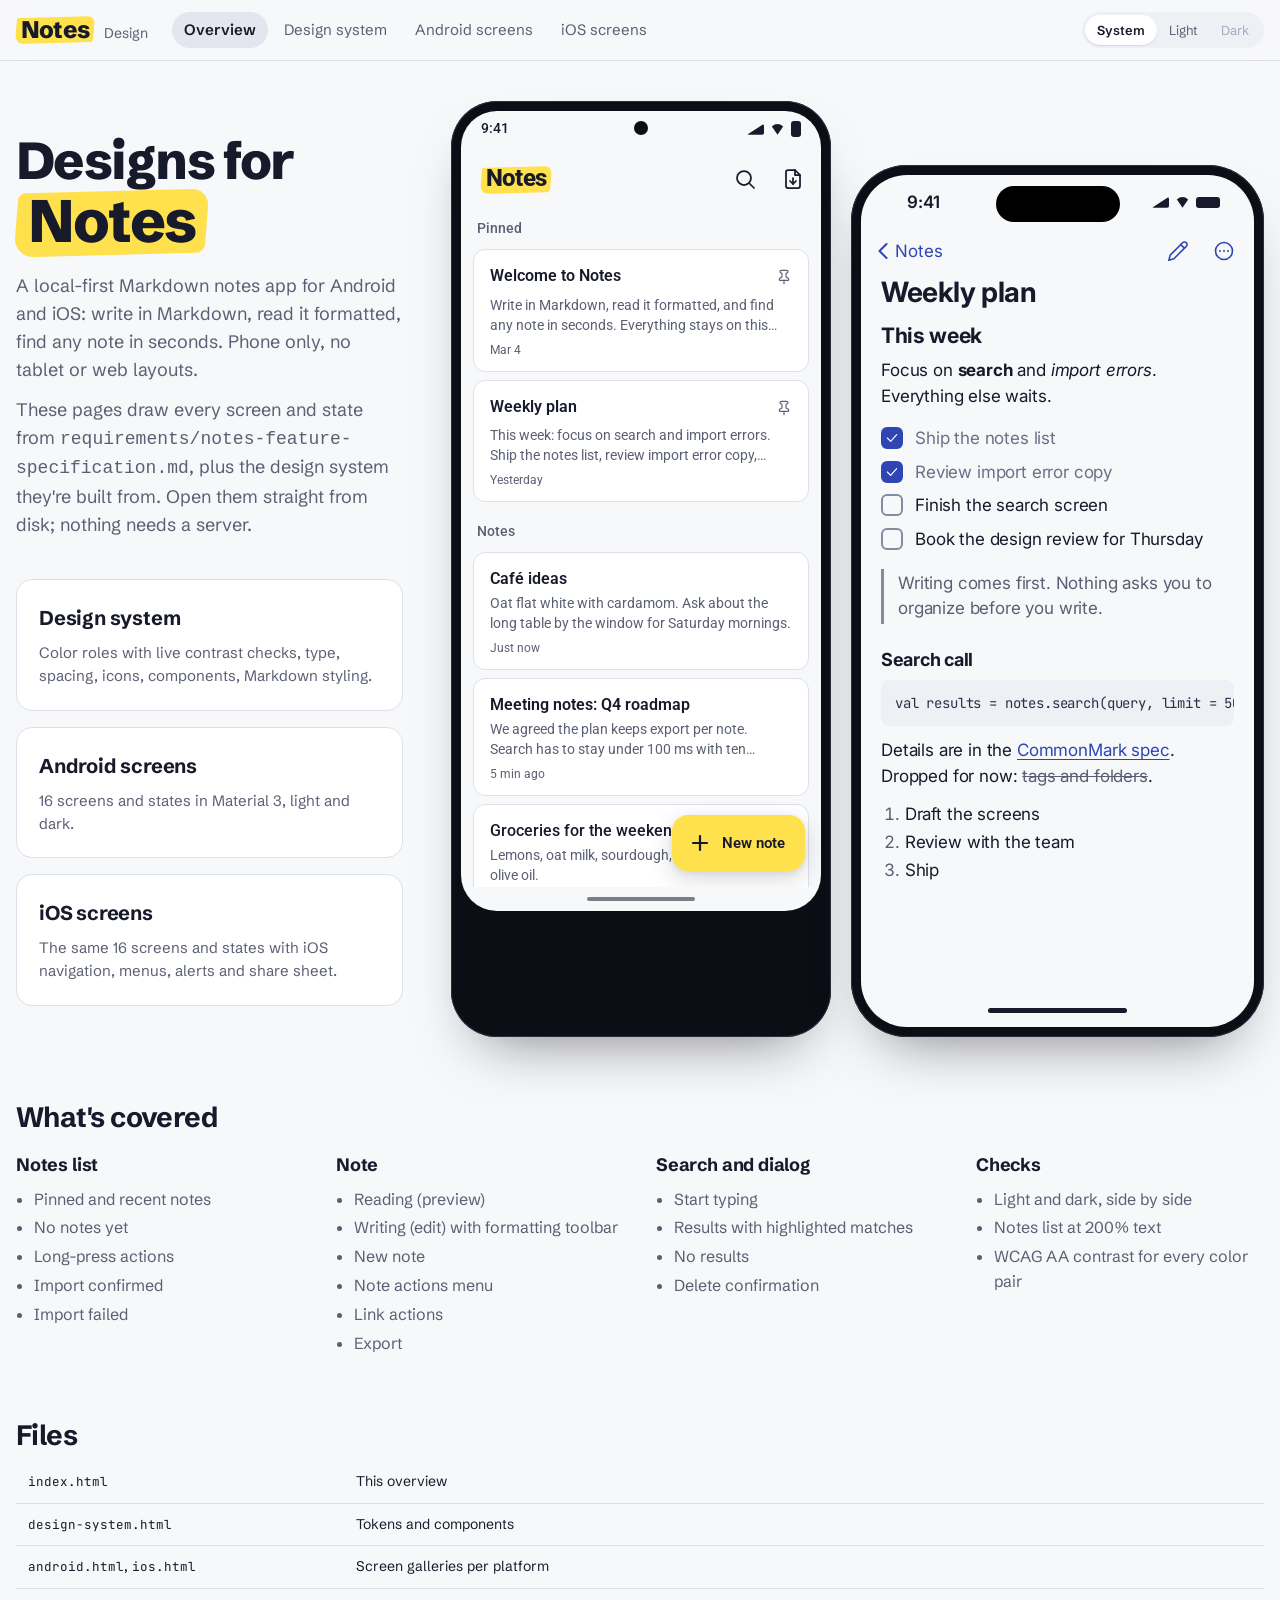
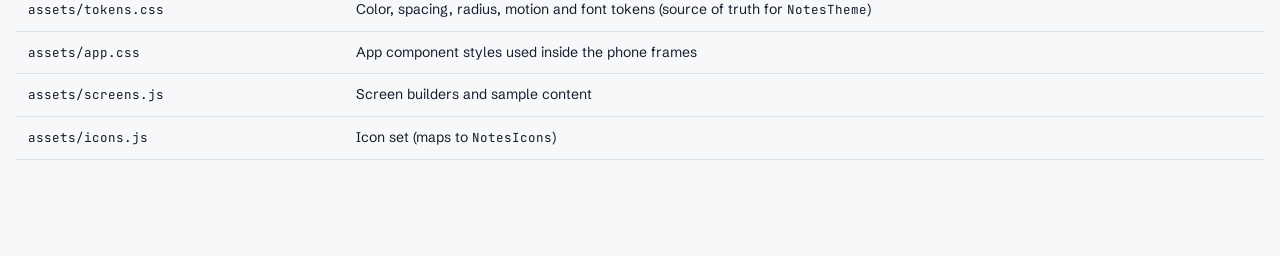
==== commit cb616317: "Rename Marky to Notes across spec and designs Co-Authored-By: Claude Opus 5.5 <noreply@anthropic.com" ====
--- a/Code/design/index.html
+++ b/Code/design/index.html
@@ -3,7 +3,7 @@
 <head>
 <meta charset="utf-8">
 <meta name="viewport" content="width=device-width, initial-scale=1">
-<title>Marky Design</title>
+<title>Notes Design</title>
 <link rel="preconnect" href="https://fonts.googleapis.com">
 <link href="https://fonts.googleapis.com/css2?family=Schibsted+Grotesk:wght@400;500;600;700;800&family=Roboto:wght@400;500;600;700;800&family=Inter:wght@400;600;700;800&family=JetBrains+Mono:wght@400;600&display=swap" rel="stylesheet">
 <link rel="stylesheet" href="assets/tokens.css">
@@ -23,9 +23,9 @@
 <main>
   <div class="hero">
     <div class="lede">
-      <h1>Designs for <span class="wordmark">Marky</span></h1>
+      <h1>Designs for <span class="wordmark">Notes</span></h1>
       <p>A local-first Markdown notes app for Android and iOS: write in Markdown, read it formatted, find any note in seconds. Phone only, no tablet or web layouts.</p>
-      <p>These pages draw every screen and state from <code>requirements/marky-feature-specification.md</code>, plus the design system they're built from. Open them straight from disk; nothing needs a server.</p>
+      <p>These pages draw every screen and state from <code>requirements/notes-feature-specification.md</code>, plus the design system they're built from. Open them straight from disk; nothing needs a server.</p>
       <div class="pages">
         <a class="page-card" href="design-system.html"><b>Design system</b><span>Color roles with live contrast checks, type, spacing, icons, components, Markdown styling.</span></a>
         <a class="page-card" href="android.html"><b>Android screens</b><span>16 screens and states in Material 3, light and dark.</span></a>
@@ -52,10 +52,10 @@
         <tr><td><code>index.html</code></td><td>This overview</td></tr>
         <tr><td><code>design-system.html</code></td><td>Tokens and components</td></tr>
         <tr><td><code>android.html</code>, <code>ios.html</code></td><td>Screen galleries per platform</td></tr>
-        <tr><td><code>assets/tokens.css</code></td><td>Color, spacing, radius, motion and font tokens (source of truth for <code>MarkyTheme</code>)</td></tr>
+        <tr><td><code>assets/tokens.css</code></td><td>Color, spacing, radius, motion and font tokens (source of truth for <code>NotesTheme</code>)</td></tr>
         <tr><td><code>assets/app.css</code></td><td>App component styles used inside the phone frames</td></tr>
         <tr><td><code>assets/screens.js</code></td><td>Screen builders and sample content</td></tr>
-        <tr><td><code>assets/icons.js</code></td><td>Icon set (maps to <code>MarkyIcons</code>)</td></tr>
+        <tr><td><code>assets/icons.js</code></td><td>Icon set (maps to <code>NotesIcons</code>)</td></tr>
       </tbody>
     </table>
   </section>
--- a/Code/design/assets/tokens.css
+++ b/Code/design/assets/tokens.css
@@ -1,4 +1,4 @@
-/* Marky design tokens.
+/* Notes design tokens.
    Light is the default. Dark follows the system unless the page or a single
    phone frame sets data-theme="light" | "dark". */
 
--- a/Code/design/assets/app.css
+++ b/Code/design/assets/app.css
@@ -1,4 +1,4 @@
-/* Marky app UI, drawn inside phone frames.
+/* Notes app UI, drawn inside phone frames.
    Sizes are 1 CSS px = 1 dp (Android) = 1 pt (iOS).
    Text sizes multiply by --ts so a frame can preview 200% system text. */
 
